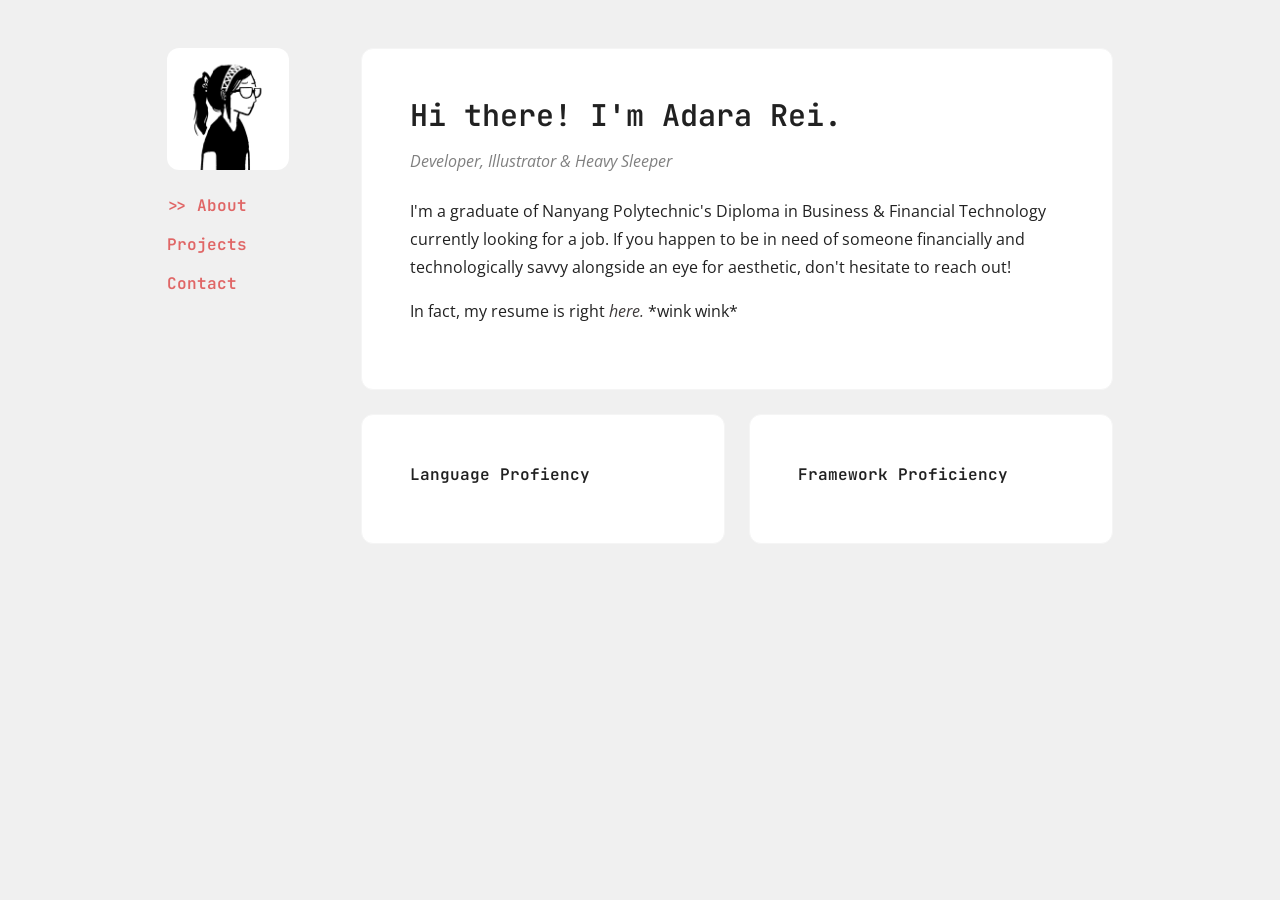
==== index.html @ 794efa5a "Rename about.html to index.html" ====
<!DOCTYPE html>
<html dir="ltr" lang="en-US">

<head>
    <meta charset="UTF-8">
    <meta name="description" content="Fabrx">
    <meta name="keywords" content="Fabrx">
    <meta name="author" content="Fabrx">
    <meta name="viewport" content="width=device-width, initial-scale=1, maximum-scale=1">
    <title>CPB - Portfolio</title>
    <link href="assets/images/favicon.ico" rel="shortcut icon" type="image/x-icon">
    <link href="assets/vendor/simplebar/dist/simplebar.min.css" rel="stylesheet" type="text/css" media="all">
    <link href="assets/css/fabrx-styles.min.css" rel="stylesheet" type="text/css" media="all">
    <link href="assets/css/owl.carousel.min.css" rel="stylesheet" type="text/css" media="all">
    <!-- Google Fonts -->
    <link rel="preconnect" href="https://fonts.googleapis.com">
    <link rel="preconnect" href="https://fonts.gstatic.com" crossorigin>
    <link
        href="https://fonts.googleapis.com/css2?family=JetBrains+Mono:ital,wght@0,300;0,400;0,500;0,600;0,700;0,800;1,100;1,200;1,300;1,400;1,500;1,600;1,700;1,800&display=swap"
        rel="stylesheet">
    <link rel="preconnect" href="https://fonts.googleapis.com">
    <link rel="preconnect" href="https://fonts.gstatic.com" crossorigin>
    <link
        href="https://fonts.googleapis.com/css2?family=JetBrains+Mono:ital,wght@0,300;0,400;0,500;0,600;0,700;0,800;1,100;1,200;1,300;1,400;1,500;1,600;1,700;1,800&family=Lato:ital,wght@0,300;0,400;0,700;1,300;1,400;1,700&display=swap"
        rel="stylesheet">

    <!-- Overiding Styles -->
    <style>
        body {
            background-color: #f0f0f0;
            font-family: "Open Sans", sans-serif;
        }

        p {
            font-family: "Open Sans", sans-serif;
            line-height: 1.75;
        }

        h4, h5, h6,
        .nav-item a {
            font-family: "JetBrains Mono", monospace;
        }

        h6 {
            font-size: medium;
        }

        a:active,
        a:hover,
        .nav-link,
        .nav-item a:hover,
        .nav-item a:active,
        .active a {
            color: #e06666 !important;
        }

        .nav-item .active::before, .nav-item a:hover::before {
            content: ">>\00a0";
        }

        
    </style>
</head>

<body class="opacity-100">
    <section class="fabrx-section p-0">
        <div class="container">
            <div class="row py-0 py-md-5 justify-content-center">
                <div class="col-lg-2">
                    <div style="padding: 0rem 3rem 1rem 0rem;">
                        <img src="assets/images/snail.png" alt="12px" class="rounded-12">
                    </div>
                    <ul class="nav nav-tabs nav-tabs-line nav-tags-stack p-0 flex-column font-size-16 nav-tabs-children sticky-md-top"
                        id="sidenav">
                        <li class="nav-item">
                            <a class="nav-link active" href="#">About</a>
                        </li>
                        <li class="nav-item">
                            <a class="nav-link" href="projects.html">Projects</a>
                        </li>
                        <li class="nav-item">
                            <a class="nav-link" href="#">Contact</a>
                        </li>
                    </ul>
                </div>
                <div class="col-lg-8">
                    <div class="container p-0 mb-4">
                        <div class="card card-body bg-white p-5 border border-gray-200">
                            <h4>Hi there! I'm Adara Rei.</h4>
                            <i class="pt-2 pb-4 text-black-50">Developer, Illustrator & Heavy Sleeper</i>
                            <p style="color: #212121;">I'm a graduate of Nanyang Polytechnic's Diploma in Business & Financial Technology
                                currently looking for a job. If you happen to be in need of someone financially and
                                technologically savvy alongside an eye for aesthetic, don't hesitate to reach out!
                            </p>
                            <p style="color: #212121;">
                                In fact, my resume is right <a href="Adara-Dimatulac_Resume.pdf"><i>here.</i></a> *wink wink*
                            </p>
                        </div>
                    </div>
                    <div class="row">
                        <div class="col-lg-6">
                            <div class="card card-body bg-white p-5 ml-1 border border-gray-200">
                                <h6>Language Profiency</h6>
                            </div>
                        </div>
                        <div class="col-lg-6">
                            <div class="card card-body bg-white p-5 ml-1 border border-gray-200">
                                <h6>Framework Proficiency</h6>
                            </div>
                        </div>
                    </div>
                </div>
            </div>
        </div>
    </section>

    <script src="assets/vendor/bootstrap/dist/js/bootstrap.bundle.min.js" type="text/javascript"></script>
    <script src="assets/js/jquery.min.js"></script>
    <script src="assets/js/html5.min.js" type="text/javascript"></script>
    <script src="assets/vendor/simplebar/dist/simplebar.min.js" type="text/javascript"></script>
    <script src="assets/js/owl.carousel.min.js"></script>
</body>

</html>
---- assets/vendor/simplebar/dist/simplebar.min.css ----
[data-simplebar] {
    position: relative;
    flex-direction: column;
    flex-wrap: wrap;
    justify-content: flex-start;
    align-content: flex-start;
    align-items: flex-start
}

.simplebar-wrapper {
    overflow: hidden;
    width: inherit;
    height: inherit;
    max-width: inherit;
    max-height: inherit
}

.simplebar-mask {
    direction: inherit;
    position: absolute;
    overflow: hidden;
    padding: 0;
    margin: 0;
    left: 0;
    top: 0;
    bottom: 0;
    right: 0;
    width: auto !important;
    height: auto !important;
    z-index: 0
}

.simplebar-offset {
    direction: inherit !important;
    box-sizing: inherit !important;
    resize: none !important;
    position: absolute;
    top: 0;
    left: 0;
    bottom: 0;
    right: 0;
    padding: 0;
    margin: 0;
    -webkit-overflow-scrolling: touch
}

.simplebar-content-wrapper {
    direction: inherit;
    box-sizing: border-box !important;
    position: relative;
    display: block;
    height: 100%;
    width: auto;
    max-width: 100%;
    max-height: 100%;
    scrollbar-width: none;
    -ms-overflow-style: none
}

.simplebar-content-wrapper::-webkit-scrollbar,
.simplebar-hide-scrollbar::-webkit-scrollbar {
    width: 0;
    height: 0
}

.simplebar-content:after,
.simplebar-content:before {
    content: ' ';
    display: table
}

.simplebar-placeholder {
    max-height: 100%;
    max-width: 100%;
    width: 100%;
    pointer-events: none
}

.simplebar-height-auto-observer-wrapper {
    box-sizing: inherit !important;
    height: 100%;
    width: 100%;
    max-width: 1px;
    position: relative;
    float: left;
    max-height: 1px;
    overflow: hidden;
    z-index: -1;
    padding: 0;
    margin: 0;
    pointer-events: none;
    flex-grow: inherit;
    flex-shrink: 0;
    flex-basis: 0
}

.simplebar-height-auto-observer {
    box-sizing: inherit;
    display: block;
    opacity: 0;
    position: absolute;
    top: 0;
    left: 0;
    height: 1000%;
    width: 1000%;
    min-height: 1px;
    min-width: 1px;
    overflow: hidden;
    pointer-events: none;
    z-index: -1
}

.simplebar-track {
    z-index: 1;
    position: absolute;
    right: 0;
    bottom: 0;
    pointer-events: none;
    overflow: hidden
}

[data-simplebar].simplebar-dragging .simplebar-content {
    pointer-events: none;
    user-select: none;
    -webkit-user-select: none
}

[data-simplebar].simplebar-dragging .simplebar-track {
    pointer-events: all
}

.simplebar-scrollbar {
    position: absolute;
    left: 0;
    right: 0;
    min-height: 10px
}

.simplebar-scrollbar:before {
    position: absolute;
    content: '';
    background: #000;
    border-radius: 7px;
    left: 2px;
    right: 2px;
    opacity: 0;
    transition: opacity .2s linear
}

.simplebar-scrollbar.simplebar-visible:before {
    opacity: .5;
    transition: opacity 0s linear
}

.simplebar-track.simplebar-vertical {
    top: 0;
    width: 11px
}

.simplebar-track.simplebar-vertical .simplebar-scrollbar:before {
    top: 2px;
    bottom: 2px
}

.simplebar-track.simplebar-horizontal {
    left: 0;
    height: 11px
}

.simplebar-track.simplebar-horizontal .simplebar-scrollbar:before {
    height: 100%;
    left: 2px;
    right: 2px
}

.simplebar-track.simplebar-horizontal .simplebar-scrollbar {
    right: auto;
    left: 0;
    top: 2px;
    height: 7px;
    min-height: 0;
    min-width: 10px;
    width: auto
}

[data-simplebar-direction=rtl] .simplebar-track.simplebar-vertical {
    right: auto;
    left: 0
}

.hs-dummy-scrollbar-size {
    direction: rtl;
    position: fixed;
    opacity: 0;
    visibility: hidden;
    height: 500px;
    width: 500px;
    overflow-y: hidden;
    overflow-x: scroll
}

.simplebar-hide-scrollbar {
    position: fixed;
    left: 0;
    visibility: hidden;
    overflow-y: scroll;
    scrollbar-width: none;
    -ms-overflow-style: none
}
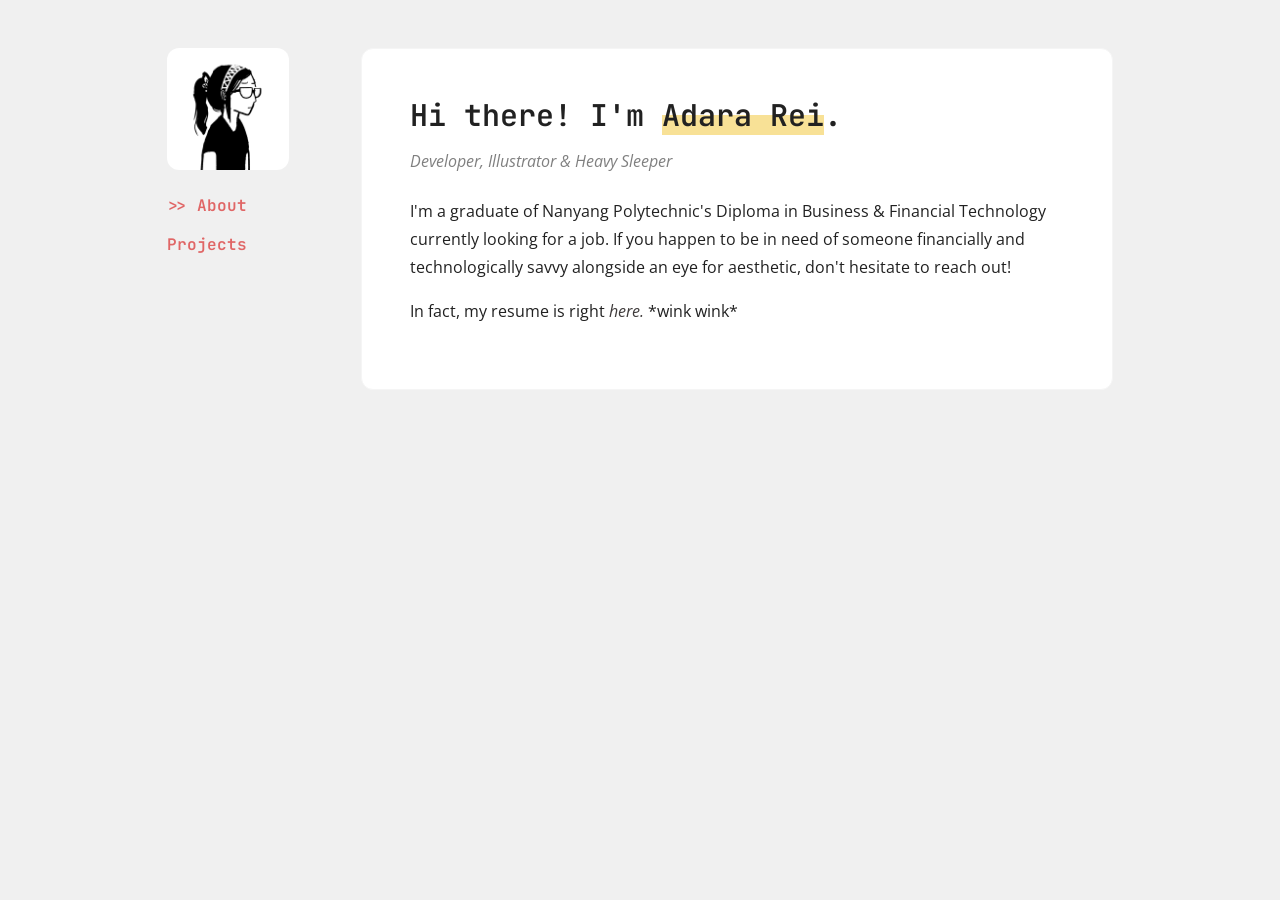
==== commit e1344433: "Add files via upload" ====
--- a/index.html
+++ b/index.html
@@ -8,7 +8,7 @@
     <meta name="author" content="Fabrx">
     <meta name="viewport" content="width=device-width, initial-scale=1, maximum-scale=1">
     <title>CPB - Portfolio</title>
-    <link href="assets/images/favicon.ico" rel="shortcut icon" type="image/x-icon">
+    <link href="assets/images/custom/snail.png" rel="shortcut icon" type="image/x-icon">
     <link href="assets/vendor/simplebar/dist/simplebar.min.css" rel="stylesheet" type="text/css" media="all">
     <link href="assets/css/fabrx-styles.min.css" rel="stylesheet" type="text/css" media="all">
     <link href="assets/css/owl.carousel.min.css" rel="stylesheet" type="text/css" media="all">
@@ -36,13 +36,19 @@
             line-height: 1.75;
         }
 
-        h4, h5, h6,
+        h4,
+        h5,
+        h6,
         .nav-item a {
             font-family: "JetBrains Mono", monospace;
         }
 
         h6 {
             font-size: medium;
+        }
+
+        .custom-highlight {
+            background: linear-gradient(to top, #f8e196 50%, transparent 50%);
         }
 
         a:active,
@@ -54,11 +60,10 @@
             color: #e06666 !important;
         }
 
-        .nav-item .active::before, .nav-item a:hover::before {
+        .nav-item .active::before,
+        .nav-item a:hover::before {
             content: ">>\00a0";
         }
-
-        
     </style>
 </head>
 
@@ -68,7 +73,8 @@
             <div class="row py-0 py-md-5 justify-content-center">
                 <div class="col-lg-2">
                     <div style="padding: 0rem 3rem 1rem 0rem;">
-                        <img src="assets/images/snail.png" alt="12px" class="rounded-12">
+                        <a class="fabrx-animation rounded-12" href="#"><img src="assets/images/custom/snail.png"
+                                alt="12px"></a>
                     </div>
                     <ul class="nav nav-tabs nav-tabs-line nav-tags-stack p-0 flex-column font-size-16 nav-tabs-children sticky-md-top"
                         id="sidenav">
@@ -78,26 +84,26 @@
                         <li class="nav-item">
                             <a class="nav-link" href="projects.html">Projects</a>
                         </li>
-                        <li class="nav-item">
-                            <a class="nav-link" href="#">Contact</a>
-                        </li>
                     </ul>
                 </div>
                 <div class="col-lg-8">
                     <div class="container p-0 mb-4">
                         <div class="card card-body bg-white p-5 border border-gray-200">
-                            <h4>Hi there! I'm Adara Rei.</h4>
+                            <h4>Hi there! I'm <span class="custom-highlight">Adara Rei</span>.</h4>
                             <i class="pt-2 pb-4 text-black-50">Developer, Illustrator & Heavy Sleeper</i>
-                            <p style="color: #212121;">I'm a graduate of Nanyang Polytechnic's Diploma in Business & Financial Technology
+                            <p style="color: #212121;">I'm a graduate of Nanyang Polytechnic's Diploma in Business &
+                                Financial Technology
                                 currently looking for a job. If you happen to be in need of someone financially and
                                 technologically savvy alongside an eye for aesthetic, don't hesitate to reach out!
                             </p>
                             <p style="color: #212121;">
-                                In fact, my resume is right <a href="Adara-Dimatulac_Resume.pdf"><i>here.</i></a> *wink wink*
+                                In fact, my resume is right <a href="Adara-Dimatulac_Resume.pdf"><i>here.</i></a> *wink
+                                wink*
                             </p>
                         </div>
                     </div>
-                    <div class="row">
+                    
+                    <!-- <div class="row">
                         <div class="col-lg-6">
                             <div class="card card-body bg-white p-5 ml-1 border border-gray-200">
                                 <h6>Language Profiency</h6>
@@ -108,7 +114,7 @@
                                 <h6>Framework Proficiency</h6>
                             </div>
                         </div>
-                    </div>
+                    </div> -->
                 </div>
             </div>
         </div>
@@ -121,4 +127,4 @@
     <script src="assets/js/owl.carousel.min.js"></script>
 </body>
 
-</html>
+</html>
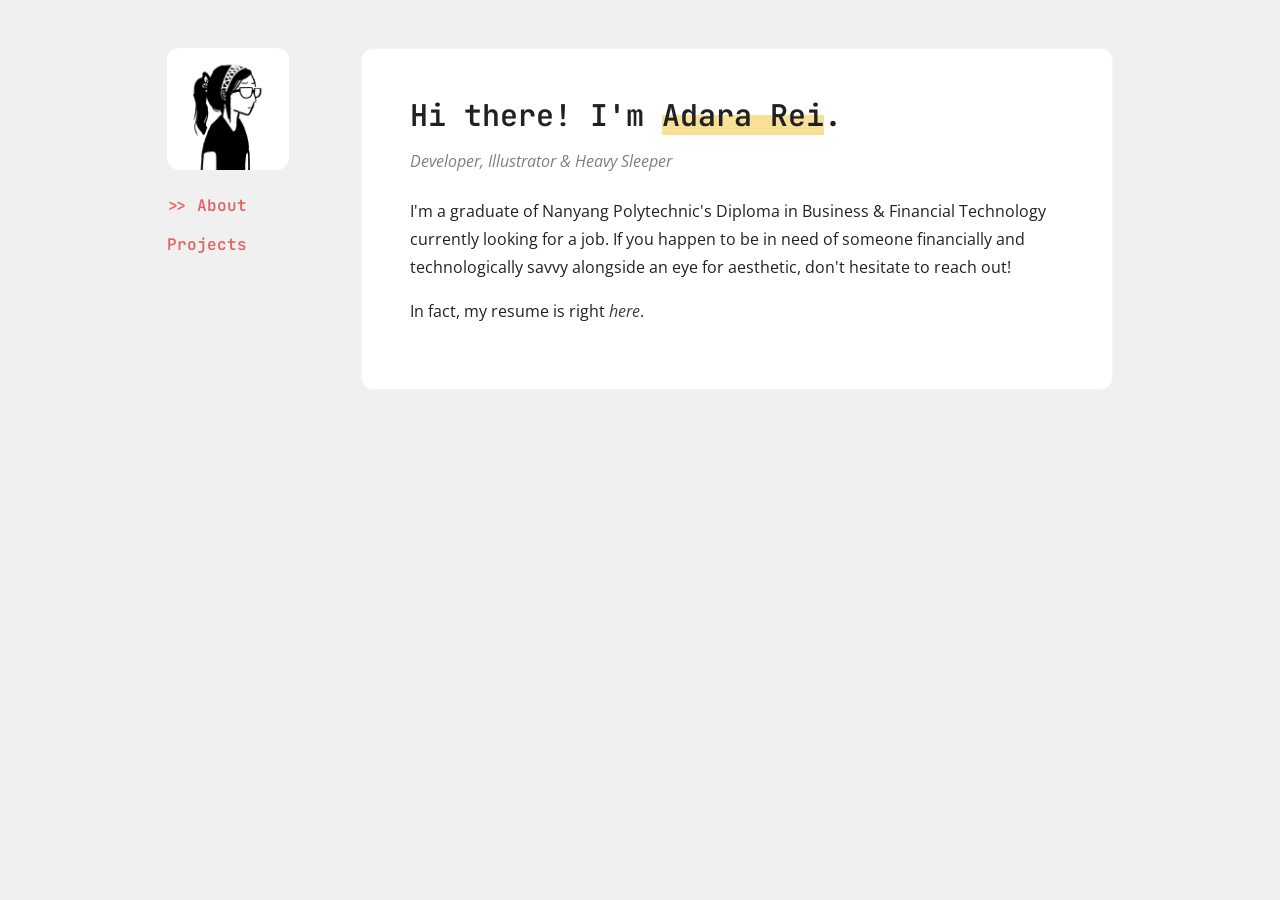
==== commit ceeb28b8: "Add files via upload" ====
--- a/index.html
+++ b/index.html
@@ -97,8 +97,7 @@
                                 technologically savvy alongside an eye for aesthetic, don't hesitate to reach out!
                             </p>
                             <p style="color: #212121;">
-                                In fact, my resume is right <a href="Adara-Dimatulac_Resume.pdf"><i>here.</i></a> *wink
-                                wink*
+                                In fact, my resume is right <a href="Adara-Dimatulac_Resume.pdf"><i>here</i></a>.
                             </p>
                         </div>
                     </div>
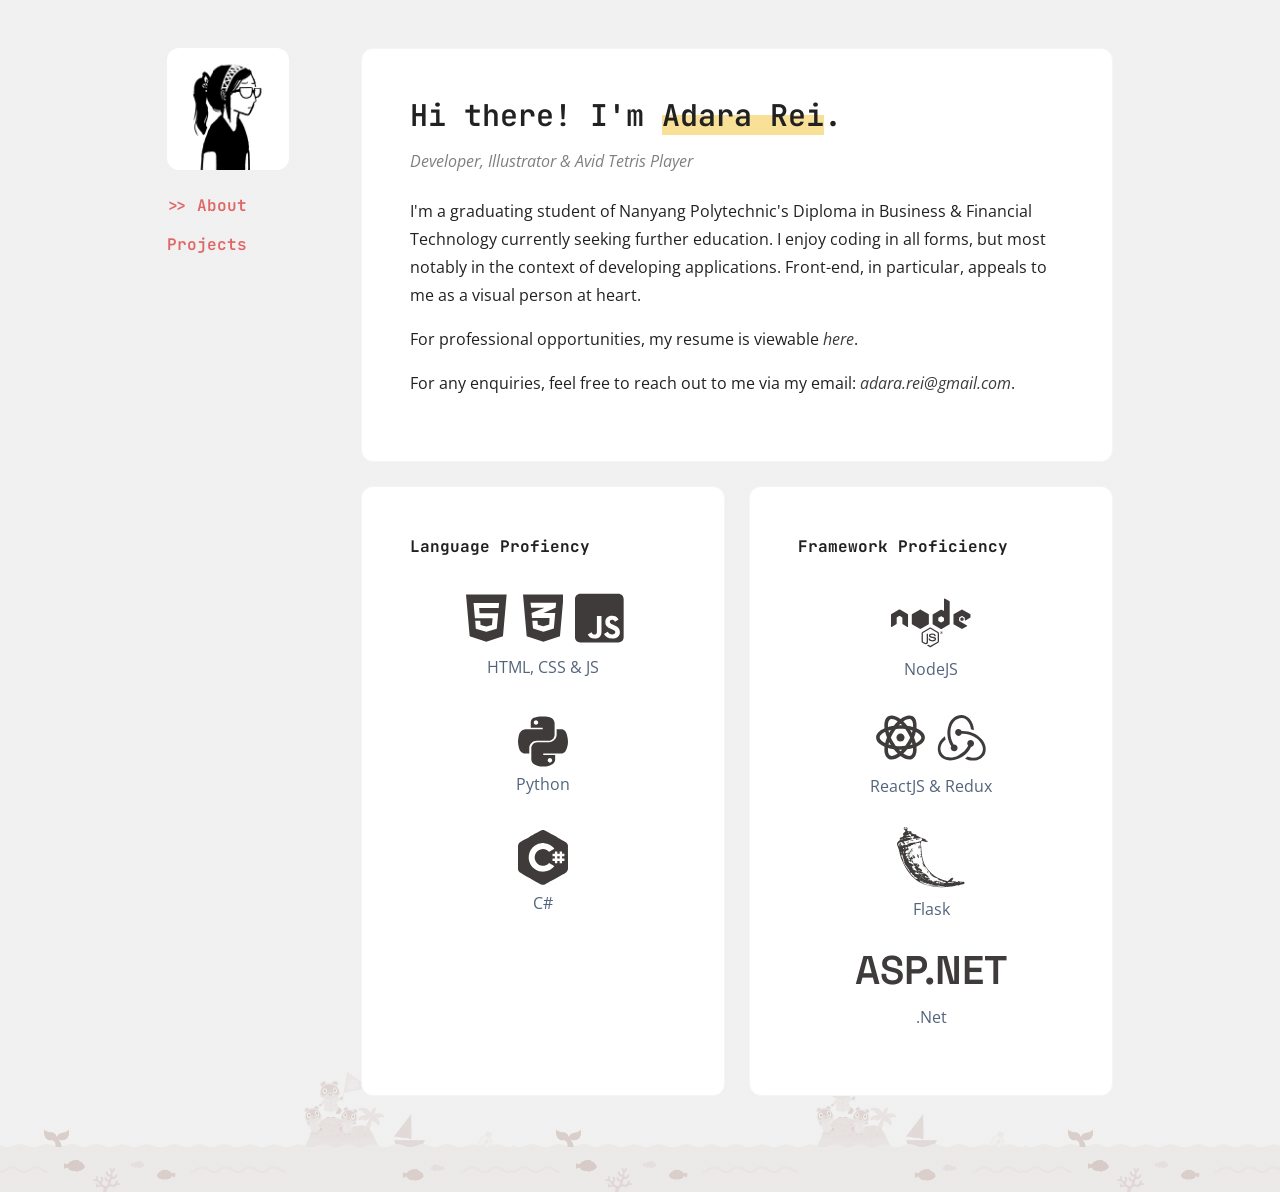
==== commit 73cf7f3a: "updated" ====
--- a/index.html
+++ b/index.html
@@ -3,11 +3,11 @@
 
 <head>
     <meta charset="UTF-8">
-    <meta name="description" content="Fabrx">
-    <meta name="keywords" content="Fabrx">
-    <meta name="author" content="Fabrx">
+    <meta name="description" content="Personal Portfolio">
+    <meta name="keywords" content="Personal Portfolio">
+    <meta name="author" content="Adara Rei Dimatulac">
     <meta name="viewport" content="width=device-width, initial-scale=1, maximum-scale=1">
-    <title>CPB - Portfolio</title>
+    <title>Personal Portfolio</title>
     <link href="assets/images/custom/snail.png" rel="shortcut icon" type="image/x-icon">
     <link href="assets/vendor/simplebar/dist/simplebar.min.css" rel="stylesheet" type="text/css" media="all">
     <link href="assets/css/fabrx-styles.min.css" rel="stylesheet" type="text/css" media="all">
@@ -18,16 +18,19 @@
     <link
         href="https://fonts.googleapis.com/css2?family=JetBrains+Mono:ital,wght@0,300;0,400;0,500;0,600;0,700;0,800;1,100;1,200;1,300;1,400;1,500;1,600;1,700;1,800&display=swap"
         rel="stylesheet">
-    <link rel="preconnect" href="https://fonts.googleapis.com">
-    <link rel="preconnect" href="https://fonts.gstatic.com" crossorigin>
     <link
         href="https://fonts.googleapis.com/css2?family=JetBrains+Mono:ital,wght@0,300;0,400;0,500;0,600;0,700;0,800;1,100;1,200;1,300;1,400;1,500;1,600;1,700;1,800&family=Lato:ital,wght@0,300;0,400;0,700;1,300;1,400;1,700&display=swap"
         rel="stylesheet">
-
+    <link href="https://fonts.googleapis.com/css2?family=Space+Grotesk:wght@700&display=swap" rel="stylesheet">
     <!-- Overiding Styles -->
     <style>
         body {
             background-color: #f0f0f0;
+            background-image: linear-gradient(rgba(240,240,240,.5), rgba(240,240,240,.5)), url("./assets/images/border.png");
+            background-repeat: repeat-x;
+            background-size: 40% auto;
+            background-position: left bottom;
+            min-height: 100vh;
             font-family: "Open Sans", sans-serif;
         }
 
@@ -70,7 +73,7 @@
 <body class="opacity-100">
     <section class="fabrx-section p-0">
         <div class="container">
-            <div class="row py-0 py-md-5 justify-content-center">
+            <div class="row py-0 py-md-5 mb-5 justify-content-center">
                 <div class="col-lg-2">
                     <div style="padding: 0rem 3rem 1rem 0rem;">
                         <a class="fabrx-animation rounded-12" href="#"><img src="assets/images/custom/snail.png"
@@ -90,40 +93,126 @@
                     <div class="container p-0 mb-4">
                         <div class="card card-body bg-white p-5 border border-gray-200">
                             <h4>Hi there! I'm <span class="custom-highlight">Adara Rei</span>.</h4>
-                            <i class="pt-2 pb-4 text-black-50">Developer, Illustrator & Heavy Sleeper</i>
-                            <p style="color: #212121;">I'm a graduate of Nanyang Polytechnic's Diploma in Business &
-                                Financial Technology
-                                currently looking for a job. If you happen to be in need of someone financially and
-                                technologically savvy alongside an eye for aesthetic, don't hesitate to reach out!
+                            <i class="pt-2 pb-4 text-black-50">Developer, Illustrator & Avid Tetris Player</i>
+                            <p style="color: #212121;">I'm a graduating student of Nanyang Polytechnic's Diploma in Business &
+                                Financial Technology currently seeking further education. I enjoy coding in all forms, but most notably 
+                                in the context of developing applications. Front-end, in particular, appeals to me as a visual 
+                                person at heart.
                             </p>
                             <p style="color: #212121;">
-                                In fact, my resume is right <a href="Adara-Dimatulac_Resume.pdf"><i>here</i></a>.
+                                For professional opportunities, my resume is viewable <a href="Adara-Dimatulac_Resume.pdf"><i>here</i></a>.
+                            </p>
+                            <p style="color: #212121;">
+                                For any enquiries, feel free to reach out to me via my email: <a href="mailto:adara.rei@gmail.com" onclick="copyEmail()"  
+                                data-bs-toggle="tooltip" data-bs-placement="top" data-bs-trigger="hover" title="Copied email!"><i id="email">adara.rei@gmail.com</i></a>.
                             </p>
                         </div>
                     </div>
                     
-                    <!-- <div class="row">
+                    <div class="row">
                         <div class="col-lg-6">
                             <div class="card card-body bg-white p-5 ml-1 border border-gray-200">
-                                <h6>Language Profiency</h6>
+                                <h6 class="pb-3 fw-bold">Language Profiency</h6>
+                                <div class="row row-cols-3 mx-5">
+                                    <svg class="p-2" aria-hidden="true" focusable="false" data-prefix="fab" data-icon="html5" role="img"
+                                        xmlns="http://www.w3.org/2000/svg" viewBox="0 0 384 512" data-fa-i2svg="">
+                                        <path fill="currentColor"
+                                            d="M0 32l34.9 395.8L191.5 480l157.6-52.2L384 32H0zm308.2 127.9H124.4l4.1 49.4h175.6l-13.6 148.4-97.9 27v.3h-1.1l-98.7-27.3-6-75.8h47.7L138 320l53.5 14.5 53.7-14.5 6-62.2H84.3L71.5 112.2h241.1l-4.4 47.7z">
+                                        </path>
+                                    </svg>
+                                    <svg class="p-2" aria-hidden="true" focusable="false" data-prefix="fab" data-icon="css3-alt" role="img"
+                                        xmlns="http://www.w3.org/2000/svg" viewBox="0 0 384 512" data-fa-i2svg="">
+                                        <path fill="currentColor"
+                                            d="M0 32l34.9 395.8L192 480l157.1-52.2L384 32H0zm313.1 80l-4.8 47.3L193 208.6l-.3.1h111.5l-12.8 146.6-98.2 28.7-98.8-29.2-6.4-73.9h48.9l3.2 38.3 52.6 13.3 54.7-15.4 3.7-61.6-166.3-.5v-.1l-.2.1-3.6-46.3L193.1 162l6.5-2.7H76.7L70.9 112h242.2z">
+                                        </path>
+                                    </svg>
+                                    <svg class="p-1" aria-hidden="true" focusable="false" data-prefix="fab" data-icon="js-square" role="img"
+                                        xmlns="http://www.w3.org/2000/svg" viewBox="0 0 448 512" data-fa-i2svg="">
+                                        <path fill="currentColor"
+                                            d="M400 32H48C21.5 32 0 53.5 0 80v352c0 26.5 21.5 48 48 48h352c26.5 0 48-21.5 48-48V80c0-26.5-21.5-48-48-48zM243.8 381.4c0 43.6-25.6 63.5-62.9 63.5-33.7 0-53.2-17.4-63.2-38.5l34.3-20.7c6.6 11.7 12.6 21.6 27.1 21.6 13.8 0 22.6-5.4 22.6-26.5V237.7h42.1v143.7zm99.6 63.5c-39.1 0-64.4-18.6-76.7-43l34.3-19.8c9 14.7 20.8 25.6 41.5 25.6 17.4 0 28.6-8.7 28.6-20.8 0-14.4-11.4-19.5-30.7-28l-10.5-4.5c-30.4-12.9-50.5-29.2-50.5-63.5 0-31.6 24.1-55.6 61.6-55.6 26.8 0 46 9.3 59.8 33.7L368 290c-7.2-12.9-15-18-27.1-18-12.3 0-20.1 7.8-20.1 18 0 12.6 7.8 17.7 25.9 25.6l10.5 4.5c35.8 15.3 55.9 31 55.9 66.2 0 37.8-29.8 58.6-69.7 58.6z">
+                                        </path>
+                                    </svg>
+                                </div>
+                                <p class="text-center">HTML, CSS & JS</p>
+                                <div class="row mx-5 px-5 mt-3">
+                                    <svg class="h-90" aria-hidden="true" focusable="false" data-prefix="fab"
+                                        data-icon="python" role="img" xmlns="http://www.w3.org/2000/svg" viewBox="0 0 448 512" data-fa-i2svg="">
+                                        <path fill="currentColor"
+                                            d="M439.8 200.5c-7.7-30.9-22.3-54.2-53.4-54.2h-40.1v47.4c0 36.8-31.2 67.8-66.8 67.8H172.7c-29.2 0-53.4 25-53.4 54.3v101.8c0 29 25.2 46 53.4 54.3 33.8 9.9 66.3 11.7 106.8 0 26.9-7.8 53.4-23.5 53.4-54.3v-40.7H226.2v-13.6h160.2c31.1 0 42.6-21.7 53.4-54.2 11.2-33.5 10.7-65.7 0-108.6zM286.2 404c11.1 0 20.1 9.1 20.1 20.3 0 11.3-9 20.4-20.1 20.4-11 0-20.1-9.2-20.1-20.4.1-11.3 9.1-20.3 20.1-20.3zM167.8 248.1h106.8c29.7 0 53.4-24.5 53.4-54.3V91.9c0-29-24.4-50.7-53.4-55.6-35.8-5.9-74.7-5.6-106.8.1-45.2 8-53.4 24.7-53.4 55.6v40.7h106.9v13.6h-147c-31.1 0-58.3 18.7-66.8 54.2-9.8 40.7-10.2 66.1 0 108.6 7.6 31.6 25.7 54.2 56.8 54.2H101v-48.8c0-35.3 30.5-66.4 66.8-66.4zm-6.7-142.6c-11.1 0-20.1-9.1-20.1-20.3.1-11.3 9-20.4 20.1-20.4 11 0 20.1 9.2 20.1 20.4s-9 20.3-20.1 20.3z">
+                                        </path>
+                                    </svg>
+                                </div>
+                                <p class="text-center">Python</p>
+                                <div class="row mx-5 px-5 mt-3">
+                                    <svg class="h-90" aria-hidden="true" focusable="false" version="1.0" 
+                                    xmlns="http://www.w3.org/2000/svg" viewBox="0 0 1343.000000 1471.177998" preserveAspectRatio="xMidYMid meet">
+                                        <g transform="translate(-128.500000,1535.825035) scale(0.100000,-0.100000)" fill="currentColor" stroke="none">
+                                            <path d="M7818 15345 c-123 -17 -228 -46 -343 -94 -49 -21 -637 -345 -1305 -721 -668 -375 -1487 -836 -1820 -1023 -333 -187 -1021 -574 -1530 -860 -509 -286 -954 -540 -990 -565 -88 -62 -254 -230 -316 -322 -100 -146 -171 -315 -211 -500 -17 -81 -18 -230 -18 -3260 0 -3030 1 -3179 18 -3260 74 -345 271 -647 541 -830 39 -26 415 -241 836 -477 5223 -2936 4715 -2652 4840 -2701 153 -60 296 -85 480 -86 220 0 411 44 594 136 44 22 737 409 1540 860 804 452 2006 1127 2671 1500 1374 772 1304 731 1410 813 244 189 406 449 477 766 l23 104 0 3175 c0 3030 -1 3179 -18 3260 -59 277 -190 516 -383 700 -139 132 45 25 -2424 1412 -289 162 -835 470 -1215 683 -379 213 -998 561 -1375 773 -377 212 -721 400 -765 419 -115 50 -231 81 -362 98 -135 18 -223 18 -355 0z m538 -3520 c509 -48 965 -183 1420 -420 374 -194 691 -433 1003 -758 85 -88 271 -307 271 -319 0 -8 -83 -58 -430 -258 -274 -158 -529 -306 -804 -466 l-159 -93 -101 96 c-176 166 -355 292 -552 391 -415 207 -871 282 -1324 216 -244 -35 -440 -97 -676 -214 -661 -327 -1108 -945 -1220 -1690 -24 -159 -24 -464 0 -620 74 -483 276 -895 610 -1247 269 -284 682 -520 1077 -617 673 -164 1382 -6 1929 431 41 33 116 98 166 146 l91 86 104 -61 c118 -68 178 -103 809 -468 250 -144 461 -268 469 -275 21 -20 -108 -175 -334 -400 -334 -334 -637 -551 -1040 -746 -396 -190 -790 -303 -1265 -361 -140 -17 -659 -17 -805 0 -908 108 -1701 492 -2327 1128 -427 435 -713 897 -908 1469 -266 783 -267 1657 -2 2445 382 1135 1274 2031 2407 2417 256 87 578 158 830 182 61 6 126 13 145 14 104 10 475 5 616 -8z m3484 -2545 l0 -320 320 0 320 0 0 320 0 320 320 0 320 0 0 -320 0 -320 320 0 320 0 0 -320 0 -320 -320 0 -320 0 0 -320 0 -320 320 0 320 0 0 -320 0 -320 -320 0 -320 0 0 -320 0 -320 -320 0 -320 0 0 320 0 320 -320 0 -320 0 0 -320 0 -320 -320 0 -320 0 0 320 0 320 -320 0 -320 0 0 320 0 320 320 0 320 0 0 320 0 320 -320 0 -320 0 0 320 0 320 320 0 320 0 0 320 0 320 320 0 320 0 0 -320z" />
+                                            <path d="M11840 8000 l0 -320 320 0 320 0 0 320 0 320 -320 0 -320 0 0 -320z" />
+                                        </g>
+                                    </svg>
+                                </div>
+                                <p class="text-center pt-1">C#</p>
                             </div>
                         </div>
                         <div class="col-lg-6">
                             <div class="card card-body bg-white p-5 ml-1 border border-gray-200">
-                                <h6>Framework Proficiency</h6>
+                                <h6 class="pb-3 fw-bold">Framework Proficiency</h6>
+                                <div class="row mx-3 px-5 mt-2 justify-content-center">
+                                    <svg class="w-75" aria-hidden="true" focusable="false" data-prefix="fab"
+                                        data-icon="node" role="img" xmlns="http://www.w3.org/2000/svg" viewBox="0 0 640 512" data-fa-i2svg="">
+                                        <path fill="currentColor"
+                                            d="M316.3 452c-2.1 0-4.2-.6-6.1-1.6L291 439c-2.9-1.6-1.5-2.2-.5-2.5 3.8-1.3 4.6-1.6 8.7-4 .4-.2 1-.1 1.4.1l14.8 8.8c.5.3 1.3.3 1.8 0L375 408c.5-.3.9-.9.9-1.6v-66.7c0-.7-.3-1.3-.9-1.6l-57.8-33.3c-.5-.3-1.2-.3-1.8 0l-57.8 33.3c-.6.3-.9 1-.9 1.6v66.7c0 .6.4 1.2.9 1.5l15.8 9.1c8.6 4.3 13.9-.8 13.9-5.8v-65.9c0-.9.7-1.7 1.7-1.7h7.3c.9 0 1.7.7 1.7 1.7v65.9c0 11.5-6.2 18-17.1 18-3.3 0-6 0-13.3-3.6l-15.2-8.7c-3.7-2.2-6.1-6.2-6.1-10.5v-66.7c0-4.3 2.3-8.4 6.1-10.5l57.8-33.4c3.7-2.1 8.5-2.1 12.1 0l57.8 33.4c3.7 2.2 6.1 6.2 6.1 10.5v66.7c0 4.3-2.3 8.4-6.1 10.5l-57.8 33.4c-1.7 1.1-3.8 1.7-6 1.7zm46.7-65.8c0-12.5-8.4-15.8-26.2-18.2-18-2.4-19.8-3.6-19.8-7.8 0-3.5 1.5-8.1 14.8-8.1 11.9 0 16.3 2.6 18.1 10.6.2.8.8 1.3 1.6 1.3h7.5c.5 0 .9-.2 1.2-.5.3-.4.5-.8.4-1.3-1.2-13.8-10.3-20.2-28.8-20.2-16.5 0-26.3 7-26.3 18.6 0 12.7 9.8 16.1 25.6 17.7 18.9 1.9 20.4 4.6 20.4 8.3 0 6.5-5.2 9.2-17.4 9.2-15.3 0-18.7-3.8-19.8-11.4-.1-.8-.8-1.4-1.7-1.4h-7.5c-.9 0-1.7.7-1.7 1.7 0 9.7 5.3 21.3 30.6 21.3 18.5 0 29-7.2 29-19.8zm54.5-50.1c0 6.1-5 11.1-11.1 11.1s-11.1-5-11.1-11.1c0-6.3 5.2-11.1 11.1-11.1 6-.1 11.1 4.8 11.1 11.1zm-1.8 0c0-5.2-4.2-9.3-9.4-9.3-5.1 0-9.3 4.1-9.3 9.3 0 5.2 4.2 9.4 9.3 9.4 5.2-.1 9.4-4.3 9.4-9.4zm-4.5 6.2h-2.6c-.1-.6-.5-3.8-.5-3.9-.2-.7-.4-1.1-1.3-1.1h-2.2v5h-2.4v-12.5h4.3c1.5 0 4.4 0 4.4 3.3 0 2.3-1.5 2.8-2.4 3.1 1.7.1 1.8 1.2 2.1 2.8.1 1 .3 2.7.6 3.3zm-2.8-8.8c0-1.7-1.2-1.7-1.8-1.7h-2v3.5h1.9c1.6 0 1.9-1.1 1.9-1.8zM137.3 191c0-2.7-1.4-5.1-3.7-6.4l-61.3-35.3c-1-.6-2.2-.9-3.4-1h-.6c-1.2 0-2.3.4-3.4 1L3.7 184.6C1.4 185.9 0 188.4 0 191l.1 95c0 1.3.7 2.5 1.8 3.2 1.1.7 2.5.7 3.7 0L42 268.3c2.3-1.4 3.7-3.8 3.7-6.4v-44.4c0-2.6 1.4-5.1 3.7-6.4l15.5-8.9c1.2-.7 2.4-1 3.7-1 1.3 0 2.6.3 3.7 1l15.5 8.9c2.3 1.3 3.7 3.8 3.7 6.4v44.4c0 2.6 1.4 5.1 3.7 6.4l36.4 20.9c1.1.7 2.6.7 3.7 0 1.1-.6 1.8-1.9 1.8-3.2l.2-95zM472.5 87.3v176.4c0 2.6-1.4 5.1-3.7 6.4l-61.3 35.4c-2.3 1.3-5.1 1.3-7.4 0l-61.3-35.4c-2.3-1.3-3.7-3.8-3.7-6.4v-70.8c0-2.6 1.4-5.1 3.7-6.4l61.3-35.4c2.3-1.3 5.1-1.3 7.4 0l15.3 8.8c1.7 1 3.9-.3 3.9-2.2v-94c0-2.8 3-4.6 5.5-3.2l36.5 20.4c2.3 1.2 3.8 3.7 3.8 6.4zm-46 128.9c0-.7-.4-1.3-.9-1.6l-21-12.2c-.6-.3-1.3-.3-1.9 0l-21 12.2c-.6.3-.9.9-.9 1.6v24.3c0 .7.4 1.3.9 1.6l21 12.1c.6.3 1.3.3 1.8 0l21-12.1c.6-.3.9-.9.9-1.6v-24.3zm209.8-.7c2.3-1.3 3.7-3.8 3.7-6.4V192c0-2.6-1.4-5.1-3.7-6.4l-60.9-35.4c-2.3-1.3-5.1-1.3-7.4 0l-61.3 35.4c-2.3 1.3-3.7 3.8-3.7 6.4v70.8c0 2.7 1.4 5.1 3.7 6.4l60.9 34.7c2.2 1.3 5 1.3 7.3 0l36.8-20.5c2.5-1.4 2.5-5 0-6.4L550 241.6c-1.2-.7-1.9-1.9-1.9-3.2v-22.2c0-1.3.7-2.5 1.9-3.2l19.2-11.1c1.1-.7 2.6-.7 3.7 0l19.2 11.1c1.1.7 1.9 1.9 1.9 3.2v17.4c0 2.8 3.1 4.6 5.6 3.2l36.7-21.3zM559 219c-.4.3-.7.7-.7 1.2v13.6c0 .5.3 1 .7 1.2l11.8 6.8c.4.3 1 .3 1.4 0L584 235c.4-.3.7-.7.7-1.2v-13.6c0-.5-.3-1-.7-1.2l-11.8-6.8c-.4-.3-1-.3-1.4 0L559 219zm-254.2 43.5v-70.4c0-2.6-1.6-5.1-3.9-6.4l-61.1-35.2c-2.1-1.2-5-1.4-7.4 0l-61.1 35.2c-2.3 1.3-3.9 3.7-3.9 6.4v70.4c0 2.8 1.9 5.2 4 6.4l61.2 35.2c2.4 1.4 5.2 1.3 7.4 0l61-35.2c1.8-1 3.1-2.7 3.6-4.7.1-.5.2-1.1.2-1.7zm-74.3-124.9l-.8.5h1.1l-.3-.5zm76.2 130.2l-.4-.7v.9l.4-.2z">
+                                        </path>
+                                    </svg>
+                                </div>
+                                <p class="text-center">NodeJS</p>
+                                <div class="row row-cols-2 mt-2 mx-5 px-4">
+                                    <svg class="p-0" xmlns="http://www.w3.org/2000/svg" viewBox="0 0 30 30">
+                                        <path fill="currentColor"
+                                            d="M 10.679688 4.1816406 C 10.068687 4.1816406 9.502 4.3184219 9 4.6074219 C 7.4311297 5.5132122 6.8339651 7.7205462 7.1503906 10.46875 C 4.6127006 11.568833 3 13.188667 3 15 C 3 16.811333 4.6127006 18.431167 7.1503906 19.53125 C 6.8341285 22.279346 7.4311297 24.486788 9 25.392578 C 9.501 25.681578 10.067687 25.818359 10.679688 25.818359 C 11.982314 25.818359 13.48785 25.164589 15 24.042969 C 16.512282 25.164589 18.01964 25.818359 19.322266 25.818359 C 19.933266 25.818359 20.499953 25.681578 21.001953 25.392578 C 22.570814 24.486793 23.167976 22.279432 22.851562 19.53125 C 25.388297 18.431178 27 16.81094 27 15 C 27 13.188667 25.387299 11.568833 22.849609 10.46875 C 23.165872 7.7206538 22.56887 5.5132122 21 4.6074219 C 20.499 4.3174219 19.932312 4.1816406 19.320312 4.1816406 C 18.017686 4.1816406 16.51215 4.8354109 15 5.9570312 C 13.487763 4.8354109 11.981863 4.1816406 10.679688 4.1816406 z M 10.679688 5.9316406 C 11.461321 5.9316406 12.49496 6.3472486 13.617188 7.1171875 C 12.95737 7.7398717 12.311153 8.4479321 11.689453 9.2363281 C 10.681079 9.3809166 9.7303472 9.5916908 8.8496094 9.8554688 C 8.8448793 9.7943902 8.8336776 9.7303008 8.8300781 9.6699219 C 8.7230781 7.8899219 9.114 6.5630469 9.875 6.1230469 C 10.1 5.9930469 10.362688 5.9316406 10.679688 5.9316406 z M 19.320312 5.9316406 C 19.636312 5.9316406 19.9 5.9930469 20.125 6.1230469 C 20.886 6.5620469 21.276922 7.8899219 21.169922 9.6699219 C 21.166295 9.7303008 21.155145 9.7943902 21.150391 9.8554688 C 20.2691 9.5915252 19.317669 9.3809265 18.308594 9.2363281 C 17.686902 8.4480417 17.042616 7.7397993 16.382812 7.1171875 C 17.504962 6.3473772 18.539083 5.9316406 19.320312 5.9316406 z M 15 8.2285156 C 15.27108 8.4752506 15.540266 8.7360345 15.8125 9.0214844 C 15.542718 9.012422 15.274373 9 15 9 C 14.726286 9 14.458598 9.0124652 14.189453 9.0214844 C 14.461446 8.7363308 14.729174 8.4750167 15 8.2285156 z M 15 10.75 C 15.828688 10.75 16.614128 10.796321 17.359375 10.876953 C 17.813861 11.494697 18.261774 12.147811 18.681641 12.875 C 19.084074 13.572033 19.439938 14.285488 19.753906 15 C 19.439896 15.714942 19.084316 16.429502 18.681641 17.126953 C 18.263078 17.852044 17.816279 18.500949 17.363281 19.117188 C 16.591711 19.201607 15.800219 19.25 15 19.25 C 14.171312 19.25 13.385872 19.203679 12.640625 19.123047 C 12.186139 18.505303 11.738226 17.854142 11.318359 17.126953 C 10.915684 16.429502 10.560194 15.714942 10.246094 15 C 10.559972 14.285488 10.915926 13.572033 11.318359 12.875 C 11.737083 12.149909 12.183612 11.499051 12.636719 10.882812 C 13.408289 10.798393 14.199781 10.75 15 10.75 z M 19.746094 11.291016 C 20.142841 11.386804 20.524253 11.490209 20.882812 11.605469 C 20.801579 11.97252 20.702235 12.346608 20.589844 12.724609 C 20.461164 12.483141 20.336375 12.240903 20.197266 12 C 20.054139 11.752196 19.895244 11.529558 19.746094 11.291016 z M 10.251953 11.292969 C 10.103305 11.530776 9.9454023 11.752991 9.8027344 12 C 9.6636666 12.240944 9.5387971 12.483106 9.4101562 12.724609 C 9.29751 12.345829 9.1965499 11.971295 9.1152344 11.603516 C 9.4803698 11.48815 9.86083 11.385986 10.251953 11.292969 z M 7.46875 12.246094 C 7.6794464 13.135714 7.9717297 14.057918 8.3476562 14.998047 C 7.9725263 15.935943 7.6814729 16.856453 7.4707031 17.744141 C 5.7292327 16.903203 4.75 15.856373 4.75 15 C 4.75 14.121 5.701875 13.119266 7.296875 12.322266 C 7.3513169 12.295031 7.4131225 12.272692 7.46875 12.246094 z M 22.529297 12.255859 C 24.270767 13.096797 25.25 14.143627 25.25 15 C 25.25 15.879 24.298125 16.880734 22.703125 17.677734 C 22.648683 17.704969 22.586877 17.727308 22.53125 17.753906 C 22.32043 16.863764 22.030541 15.940699 21.654297 15 C 22.028977 14.062913 22.318703 13.142804 22.529297 12.255859 z M 15 13 C 13.895 13 13 13.895 13 15 C 13 16.105 13.895 17 15 17 C 16.105 17 17 16.105 17 15 C 17 13.895 16.105 13 15 13 z M 9.4101562 17.275391 C 9.5388794 17.516948 9.6655262 17.759008 9.8046875 18 C 9.9476585 18.247625 10.104915 18.470608 10.253906 18.708984 C 9.857159 18.613196 9.4757466 18.509791 9.1171875 18.394531 C 9.1984813 18.02725 9.2976676 17.653633 9.4101562 17.275391 z M 20.589844 17.277344 C 20.702364 17.655759 20.803517 18.02905 20.884766 18.396484 C 20.51963 18.51185 20.13917 18.614014 19.748047 18.707031 C 19.896695 18.469224 20.054598 18.247009 20.197266 18 C 20.336044 17.759557 20.461449 17.518344 20.589844 17.277344 z M 8.8496094 20.144531 C 9.7309004 20.408475 10.682331 20.619073 11.691406 20.763672 C 12.313288 21.552345 12.957085 22.261935 13.617188 22.884766 C 12.495042 23.654481 11.461272 24.070312 10.679688 24.070312 C 10.363687 24.070312 10.1 24.006953 9.875 23.876953 C 9.114 23.437953 8.7230781 22.112031 8.8300781 20.332031 C 8.8337424 20.271023 8.8447938 20.206253 8.8496094 20.144531 z M 21.150391 20.144531 C 21.155182 20.206253 21.166285 20.271023 21.169922 20.332031 C 21.276922 22.112031 20.886 23.436953 20.125 23.876953 C 19.9 24.006953 19.637312 24.070313 19.320312 24.070312 C 18.538728 24.070312 17.504958 23.654609 16.382812 22.884766 C 17.042964 22.261863 17.688542 21.552454 18.310547 20.763672 C 19.318921 20.619083 20.269653 20.408309 21.150391 20.144531 z M 14.1875 20.978516 C 14.457282 20.987578 14.725627 21 15 21 C 15.274373 21 15.542718 20.987578 15.8125 20.978516 C 15.540266 21.263964 15.27108 21.524765 15 21.771484 C 14.72892 21.524749 14.459734 21.263966 14.1875 20.978516 z" />
+                                    </svg>
+                                    <svg class="p-0" xmlns="http://www.w3.org/2000/svg" viewBox="0 0 100 100">
+                                        <g fill="currentColor">
+                                            <path
+                                                d="M65.6 65.4c2.9-.3 5.1-2.8 5-5.8-.1-3-2.6-5.4-5.6-5.4h-.2c-3.1.1-5.5 2.7-5.4 5.8.1 1.5.7 2.8 1.6 3.7-3.4 6.7-8.6 11.6-16.4 15.7-5.3 2.8-10.8 3.8-16.3 3.1-4.5-.6-8-2.6-10.2-5.9-3.2-4.9-3.5-10.2-.8-15.5 1.9-3.8 4.9-6.6 6.8-8-.4-1.3-1-3.5-1.3-5.1-14.5 10.5-13 24.7-8.6 31.4 3.3 5 10 8.1 17.4 8.1 2 0 4-.2 6-.7 12.8-2.5 22.5-10.1 28-21.4z" />
+                                            <path
+                                                d="M83.2 53c-7.6-8.9-18.8-13.8-31.6-13.8H50c-.9-1.8-2.8-3-4.9-3h-.2c-3.1.1-5.5 2.7-5.4 5.8.1 3 2.6 5.4 5.6 5.4h.2c2.2-.1 4.1-1.5 4.9-3.4H52c7.6 0 14.8 2.2 21.3 6.5 5 3.3 8.6 7.6 10.6 12.8 1.7 4.2 1.6 8.3-.2 11.8-2.8 5.3-7.5 8.2-13.7 8.2-4 0-7.8-1.2-9.8-2.1-1.1 1-3.1 2.6-4.5 3.6 4.3 2 8.7 3.1 12.9 3.1 9.6 0 16.7-5.3 19.4-10.6 2.9-5.8 2.7-15.8-4.8-24.3z" />
+                                            <path
+                                                d="M32.4 67.1c.1 3 2.6 5.4 5.6 5.4h.2c3.1-.1 5.5-2.7 5.4-5.8-.1-3-2.6-5.4-5.6-5.4h-.2c-.2 0-.5 0-.7.1-4.1-6.8-5.8-14.2-5.2-22.2.4-6 2.4-11.2 5.9-15.5 2.9-3.7 8.5-5.5 12.3-5.6 10.6-.2 15.1 13 15.4 18.3 1.3.3 3.5 1 5 1.5-1.2-16.2-11.2-24.6-20.8-24.6-9 0-17.3 6.5-20.6 16.1-4.6 12.8-1.6 25.1 4 34.8-.5.7-.8 1.8-.7 2.9z" />
+                                        </g>
+                                    </svg>
+                                </div>
+                                <p class="text-center pt-1">ReactJS & Redux</p>
+                                <div class="row mx-4 px-5 mt-2 justify-content-center">
+                                    <svg class="w-75" xmlns="http://www.w3.org/2000/svg" viewBox="0 0 32 32" preserveAspectRatio="xMidYMid">
+                                        <path fill="currentColor"
+                                            d="M9.563 26.873c-1.22-.96-2.52-1.878-3.408-3.172-1.87-2.283-3.31-4.925-4.294-7.703-.595-1.806-.8-3.743-1.566-5.48-.802-1.26.138-2.64 1.52-3.04.615-.118 1.696-.7.39-.284-1.17.858-1.283-.78-.083-.884.82-.11 1.12-.78.84-1.382-.88-.574 2.132-1.203.616-2.06C2 1.168 5.786.84 4.852 2.774 4.63 4.26 7.498 2.5 6.832 4.218c.677.825 2.534.188 2.487 1.345.986.068 1.324.897 2.25.96.96.433 2.697.774 3.023 1.855-.95.753-3.153-1.555-3.26.53.288 3.08.214 6.252 1.34 9.185.533 1.775 1.825 3.173 2.99 4.556 1.117 1.354 2.63 2.308 4.17 3.11 1.352.638 2.81 1.06 4.283 1.326.597-.457 1.653-2.156 2.584-1.44.045.806-1.85 1.684-.09 1.595 1.035-.312 1.752.8 2.603-.204.785.93 3.26-.593 2.703 1.306-.755.487-1.856.193-2.612.863-1.247-.623-2.24.557-3.62.408-1.533.275-3.092.385-4.646.387-2.55-.2-5.153-.286-7.578-1.174-1.367-.397-2.7-1.175-3.9-1.954zm2.153.933c1.334.576 2.64 1.184 4.1 1.368 2.32.322 4.715.82 7.043.366-1.054-.476-2.143.185-3.193-.34-1.26.27-2.6-.07-3.9-.237-1.455-.648-3.026-1.094-4.388-1.936-1.703-.622.88.798 1.34.913 1.064.604-1.17-.3-1.486-.56-.892-.5-1.005-.396-.088.112l.56.314zm-2.54-1.794c1.293.48-.006-.91-.597-.83-.262-.455-1.003-.743-.48-.987-.94.326-.984-1.24-1.425-1.016-.994-.314-.387-1.426-1.57-2.11-.108-.72-1.176-1.343-1.516-2.428-.15-.556-1.207-2.15-.558-.666.552 1.43 1.524 2.653 2.334 3.875.628 1.164 1.37 2.38 2.514 3.107.386.37.758.937 1.302 1.053zm-3.724-4.09c.045-.195.236.422 0 0zm5.273 4.663c.286-.128-.412-.162 0 0zm.7.256c-.073-.353-.32.198 0 0zm.88.366c.418-.398-.645-.25 0 0zm1.506.84c.254-.375-.813-.14 0 0zm-2.89-2.015c.65-.42-.84-.006 0 0zm.66.33c-.02-.222-.235.1 0 0zm3.293 2.056c.53.334 3.092.732 1.488.137-.27.056-2.975-.766-1.488-.137zm-5.228-4.072c-.05-.222-.822-.246 0 0zm1.533.894c.4-.28-.828-.215 0 0zm1.3.8c.573-.216-.928-.217 0 0zM9.02 23.665c.62.476 2.506.06.95-.284-.707-.377-2.3-.635-1.214.227l.263.057zm4.32 2.637c.26-.44-1.086-.252 0 0zm-1.313-1.043c1.52.43-1.277-.96-.375-.16l.2.09.175.068zm2.632 1.52c1.44.014-1.3-.2 0 0zm-6.193-3.947c-.056-.268-.355.022 0 0zm8.627 5.312c.038-.484-.47.36 0 0zm-6.17-3.81c-.087-.255-.45-.01 0 0zm-2.32-1.67c.826-.05-1.13-.364 0 0zM5.856 20.89c-.103-.396-.898-.712 0 0zm7.212 4.577c-.15-.173-.07.037 0 0zm4.488 2.755c-.014-.264-.244.1 0 0zm-4.885-3.165c.08-.34-.705-.103 0 0zm-3.344-2.12c.615-.065-.985-.415 0 0zm5.656 3.515c.958-.38-.933-.185 0 0zm-2.942-1.997c1.103.142-1.313-.75-.243-.08l.243.08zm3.835 2.358c1.03-.615.69 1.443 1.748.174 1.043-.762-.9.942.384.136.93-.622 2.303.295 3.17.593.624-.03 1.23.54 1.87.193 1.23-.332-2.408-.492-1.454-1.08-1.126.328-1.958-.39-2.513-1.112-1.264-.292-2.724-.938-3.355-2.056-.257-.42.37.06-.222-.627-.76-.677-1.14-1.446-1.652-2.27-.61-.325-.683-1.284-.744-.032.005-.79-.737-1.323-.92-1.102-.003-.76.795-.38.236-.942-.12-.79-.516-1.61-.634-2.502-.185-.43-.026-1.35-.63-.377-.22 1.027-.073-1.262.27-.508.45-.77-.162-.68-.186-.573.293-.65.186-1.572-.077-1.22.156-.69.247-2.535-.233-2.208.29-.72.552-3.297-.712-2.315-.512.007-1.398.186-1.817.394 1.313.724-.132.262-.668.146-.07.67-.6.38-1.26.387 1.058.13-.515 1.08-1.12.712-.788.376.68 1.316.015 1.607.082.437-1.207-.158-1.106.854-.764-.322-.105 1.2.278.685 1.3.352.915 1.154.948 1.917-.212.444-1.046-1.044-.186-.975-.68-1.103-.75-.4-1.315.114-.13.037 1.44.73.454 1.07.867.134.892.893 1.068 1.372.52.543.413-.6 1.037.053-.395-.58-2.09-1.637-.725-1.3-.007-.584-.247-1.056.172-1.045.415-.75-.434 1.85.5.896.258-.113.323-.75.787.06.674.664.244 1.144-.708.536.17.578 1.273.784 1.065 1.687.22.795.527.502.795.456.2.772.33.204.34-.163.962.206.736.775 1.038 1.172.663.3-.95-2.028.19-.7 1.197 1.08.45 1.533-.625 1.36.68-.055.9.92 1.75.885.776.37 1.3 1.787-.036 1.196-.463-.418-2.106-.934-.764-.14 1.238.574 2.222.916 3.416 1.637.854.6 1.223 1.308 1.547 1.447-.718.343-2.164-.274-1.1-.463-.67-.122-1.424-.46-.782.374.546.456 1.933.408 2.182.46-.21.464-.573.5.008.537-.648.346.208.4.268.597zm-1.326-3.744c-.395-.413-.497-1.185-.07-.513.22.088.7 1.263.07.513zM18.87 25.8c.246-.016.007.187 0 0zm-4.94-3.755c-.016-.624.142.48 0 0zm-.43-.577c-.497-.96.625.27 0 0zm-5.202-3.6c.292-.078.144.498 0 0zm4.14 2.244c.18-.673.2.564 0 0zm-2.925-2.034c-.206-.37.43.348 0 0zm2.51.804c-.47-1.053.334-.575.105.172l-.105-.172zm-4.328-2.886c-.2-.346-.557-1.36-.445-1.67.1.504 1.072 2.17.476.7-.658-1.24.787.402.936.712.07.307-.406-.084-.084.638-.588-.822-.347.454-.882-.37zm-1.337-.922c.055-.804.306.55 0 0zm.602.208c.287-.606.486.845 0 0zM5.5 14.182c-.498-.495-.858-.95.024-.307.34.013-.755-1.037.082-.334.88.16.434 1.443-.105.64zm.76-.02c.29-.287.154.282 0 0zm.468.15c-.44-.822.532.345 0 0zm-.93-.888c-1.448-1.29 1.82.673.236.24l-.236-.24zm4.148 2.41c-.627-.375-.167-2.644.047-1.093.61-.197-.034.802.42.792-.07.63-.275.857-.467.3zm1.534.907c.06-.684.13.468 0 0zm-.266-.264c.07-.292.006.344 0 0zM6.092 13c-.93-1.283 2.703 1.298.596.325-.22-.058-.485-.078-.596-.325zm2.955 1.566c-.088-1.08.196.18 0 0zm2.243 1.44c.173-.615.013.407 0 0zM6.235 12.51c.553-.118 2.3.97.695.31-.177-.196-.556-.107-.695-.31zm4.746 2.366c.06-1.105.33-.66.002.16l-.002-.16zm-4.335-2.75c.226-.33-.598-1.493.118-.417.3.246.897.412.38.516.815.72-.2.195-.497-.1zm4.1 2.406c.155-1.26.137.737 0 0zm-4.57-3.568c.172-.074.09.23 0 0zm1.07.637c.275-.578.508.644 0 0zm3.017 1.678c-.002-.22.057.323 0 0zm-.175-.386c-.418-1.033.4.547 0 0zm-.257-.678c-.07-.427.24.536 0 0zm.418-.68c-.288-.506.363-2.23.436-1.16-.303.834-.087 1.3.123.18.39-.88-.084 1.737-.56.98zm.43-2.566c.125-.154.028.185 0 0zM9.96 23.12c-.17-.15.022.094 0 0zm1.48.748c.823.212.82-.128.075-.23-.4-.372-1.662-.767-.532-.046.074.2.31.185.457.275zm-2.92-1.94c.453.34 1.707.958.646.13.358-.416-.685-.638-.34-.916-.88-.54-.695-.5-.078-.473-1.058-.473.153-.437.096-.68-.408-.08-2.026-.72-1.074.052-.968-.493-.23.184-.523.113-1-.27.88.754-.157.5.567.45 1.528 1.153.24.476-.17.244.922.615 1.2.8zm1.547.89c1.88.606-.923-.74 0 0zm7.92 4.798c.024-.374-.257.32 0 0zm.814.343c.434-.42.018.67.72-.103.007-.553-.02-.88-.806-.208-.217.12-.313.63.087.31zM5.878 19.84c-.133-.524-.934-.522 0 0zm.87.57c-.323-.535-1.152-.485 0 0zm4.946 2.983c.483.43 2.218.315.586.053-.24-.357-1.533-.27-.586-.053zm6.798 4.2c.743-.624-.72.278 0 0zm1.546 1.062c.005-.2-.32.087 0 0zm.003-.28c.823-.87-.797.05 0 0zM3.74 18.05c-.7-1-.436-1.45-1.112-2.267-.128-.625-1.16-2.043-.534-.54.574.88.744 2.24 1.646 2.81zm16.04 10.046c1.515-.978-.62-.426 0 0zm1.156.453c.76-.65-.48-.136 0 0zM5.62 18.735c.217-.323-.56-.042 0 0zm15.075 9.505c.734-.473-.17-.4-.133.043l.133-.043zm-9.962-6.28c-.025-.32-.388.027 0 0zm.615.354c-.196-.396-.3.062 0 0zm10.525 6.245c.94-.68-.57-.13-.197.13l.197-.13zm-.36-.174c.767-.642-.81.284 0 0zm1.84 1.225c.514-.344-.625-.11 0 0zm-17.26-11.11c.69.154 2.755 1.698 1.537.107-.624-.185-.25-1.71-.887-1.44.427.714.35 1.018-.546.568-1.127-.55-.633.272-.413.5-.3.07.397.26.31.266zm-3.14-2.48c.123-.51-1.137-2.81-.595-1.152.195.347.175 1.005.595 1.152zm5.766 3.555c-.356-.297-.017-.042 0 0zm.874.204c0-.54-.966-.22 0 0zm7.577 4.776c-.145-.37-.57-.008 0 0zm.364.266c-.054-.207-.2.04 0 0zm3.003 1.892c.29-.213-.36-.028 0 0zM4.52 16.422c.826-.32-.885-.228 0 0zM16.5 23.97c-.01-.535-.527.133 0 0zM4.193 15.66c.53-.18-.49-.118 0 0zm1.54.746c-.01-.176-.163.067 0 0zm18.788 11.52c.682-.138 2.238.347 2.49-.18-.83-.02-2.867-.585-2.963.134l.18.03.293.018zM6.223 16.53c.012-.542-.422-.02 0 0zm-4.05-2.81c-.184-1.032-.7-.156 0 0zm.965.243c.012-.332-.884-.298 0 0zm.552.27c-.16-.13-.124.163 0 0zm3.473 2.227c.164-.15-.387-.11 0 0zm-3.84-2.84c-.094-.78-1.12-.117 0 0zm-1.98-1.285c-.028-.36-.193.136 0 0zm.295-.222c-.048-.427-.253.054 0 0zm1.627.97c.688-.27-1.253-.56-.14-.05l.14.05zM25.043 26.54c.44-.404-.56-.125 0 0zm2.63 1.363c.177-.52-.445.07 0 0zM3.43 12.235c.073-.505-.546.1 0 0zm-2.316-1.55C.992 9.97 1.01 8.72 2.198 9.142c-1.587.316 1.1 1.974.76.664.668.033 1.306-.395.955.253C5.23 9.916 6.14 8.774 7.412 8.935c1-.132 2.072-.23 3.14-.63.877-.063 1.72-1.007 1.24-1.567-1.196-.1-2.448.048-3.77.312-1.465.304-2.795.883-4.273 1.13-1.44.194.29.533-.123.61-.75.26.897.436-.097.712-.614-.117-1.253-.328-.99-.975-1.38.18-2.593.752-1.502 2.156l.08.001zM4.442 9c.323-1.192 1.733.98.53.16-.143-.108-.38-.195-.53-.16zm.063-.578c.467-.347.248.195 0 0zm.593.01c.043-.548 1.358.3.217.197l-.217-.197zm.81-.326c.297-.347.086.307 0 0zm.208-.14c.494-.593 2.793-.38 1.1-.058-.45-.34-.797.2-1.1.058zm3-.463c-.074-1.62 1.492.575 0 0zm.852-.005c.31-.816 1.21-.328.145-.164.023.087-.032.422-.145.164zm-6.873 4.327c.93-.57-.987-.494 0 0zm.688.2c.326-.347-.7-.14 0 0zM1.757 10.57c.53-.41-.63-.155 0 0zm27.47 17.185c.015-.474-.406.213 0 0zm-2.79-1.905c.08-.545-.36.047 0 0zm3.56 2.09c.743.003 2.252-.23.635-.23-.254.04-1.48.03-.635.23zM4.39 11.673c.602-.04.94-.663-.117-.628-1.64-.17 1.446.562-.2.352-.222.147.314.316.327.275zm.53.268c-.063-.386-.186.205 0 0zm.63-1.676c.26-.324-.36-.087 0 0zm-2-3.344c1.074-.365 2.542-.775 3.05.18-.516-.62-.208-1.232.28-.324.69.918 1.034-.418.586-.726.51.634 1.09.934.342.04.815-.98-1.63.128-2.186.117-.267.12-2.76.636-2.07.713zm.63-1.205c.612-.462 2.118.275 1.152-.46-.095-.083-2.115.557-1.152.46zm2.232.092c.716.018-.31-.963.544-.518-.14-.458-.994-.543-1.412-.727-.236.418.48 1.25.867 1.245zm-1.84-2.026c.248-.336-.435.17 0 0zM5.48 4c1.155-.153-.294-.497-.233-.012L5.48 4zM3.776 2.67c-.813-1.062 1.53.178.703-.933-.696-.553-1.363.624-.703.933zm10.434 5.62c.373-.66-1.54-.89-.25-.234.118.04.092.28.25.234z" />
+                                    </svg>
+                                </div>
+                                <p class="text-center pt-1">Flask</p>
+                                <h3 class="text-center mt-2" style="color:#3f3b3b;font-family:'Space Grotesk',sans-serif;">ASP.NET</h1>
+                                <p class="p-0 text-center">.Net</p>
                             </div>
                         </div>
-                    </div> -->
+                    </div>
                 </div>
             </div>
         </div>
     </section>
 
+    <script>
+        function copyEmail() {
+            var copyText = "adara.rei@gmail.com";
+            navigator.clipboard.writeText(copyText);
+        }
+    </script>
+
+    <script src="assets/js/jquery.min.js"></script>
     <script src="assets/vendor/bootstrap/dist/js/bootstrap.bundle.min.js" type="text/javascript"></script>
-    <script src="assets/js/jquery.min.js"></script>
     <script src="assets/js/html5.min.js" type="text/javascript"></script>
     <script src="assets/vendor/simplebar/dist/simplebar.min.js" type="text/javascript"></script>
-    <script src="assets/js/owl.carousel.min.js"></script>
+    <!-- <script src="assets/js/owl.carousel.min.js"></script> -->
 </body>
 
 </html>
